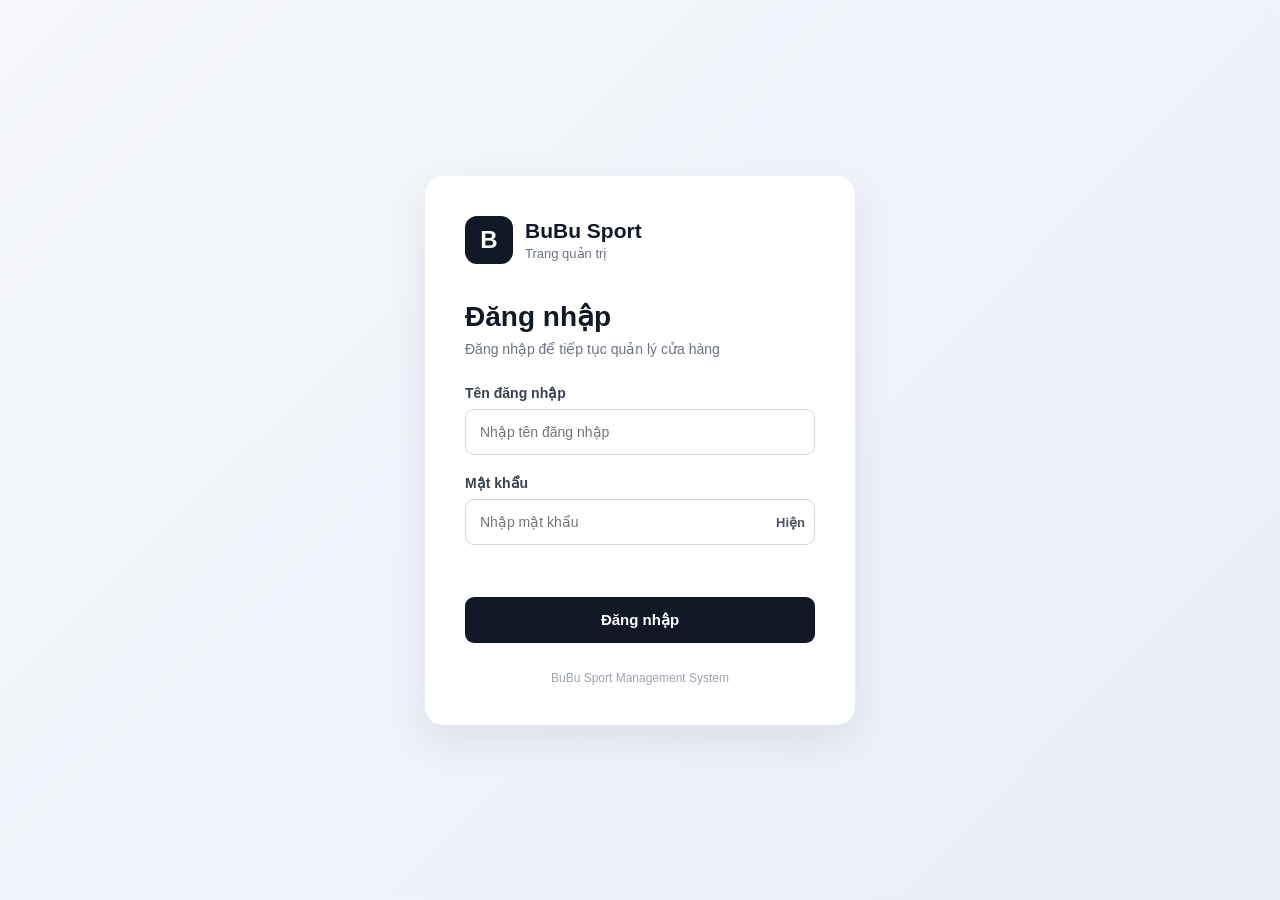
==== src/main/resources/static/admin/login.html @ ad0c9a56 "vanh_08_10" ====
<!DOCTYPE html>
<html lang="vi">
<head>
    <meta charset="UTF-8">
    <meta name="viewport" content="width=device-width, initial-scale=1.0">

    <title>Đăng nhập - BuBu Sport</title>

    <link rel="stylesheet" href="css/login.css">
</head>

<body>

<div class="login-container">

    <div class="login-card">

        <div class="logo">
            <div class="logo-icon">B</div>
            <div>
                <h1>BuBu Sport</h1>
                <p>Trang quản trị</p>
            </div>
        </div>

        <div class="login-header">
            <h2>Đăng nhập</h2>
            <p>Đăng nhập để tiếp tục quản lý cửa hàng</p>
        </div>

        <form id="loginForm">

            <div class="form-group">
                <label for="username">Tên đăng nhập</label>

                <input
                        type="text"
                        id="username"
                        name="username"
                        placeholder="Nhập tên đăng nhập"
                        autocomplete="username"
                        required
                >
            </div>

            <div class="form-group">
                <label for="password">Mật khẩu</label>

                <div class="password-wrapper">
                    <input
                            type="password"
                            id="password"
                            name="password"
                            placeholder="Nhập mật khẩu"
                            autocomplete="current-password"
                            required
                    >

                    <button
                            type="button"
                            id="togglePassword"
                            class="toggle-password"
                    >
                        Hiện
                    </button>
                </div>
            </div>

            <div id="loginMessage" class="login-message"></div>

            <button
                    type="submit"
                    id="loginButton"
                    class="login-button"
            >
                Đăng nhập
            </button>

        </form>

        <div class="login-footer">
            <span>BuBu Sport Management System</span>
        </div>

    </div>

</div>

<script src="Js/login.js"></script>

</body>
</html>
---- src/main/resources/static/admin/css/login.css ----
* {
    box-sizing: border-box;
    margin: 0;
    padding: 0;
}

body {
    font-family: Arial, Helvetica, sans-serif;
    min-height: 100vh;

    background:
            linear-gradient(
                    135deg,
                    #f5f7fb 0%,
                    #e9eef7 100%
            );

    display: flex;
    align-items: center;
    justify-content: center;
}

.login-container {
    width: 100%;
    padding: 24px;
}

.login-card {
    width: 100%;
    max-width: 430px;
    margin: 0 auto;

    background: white;

    padding: 40px;

    border-radius: 18px;

    box-shadow:
            0 15px 40px rgba(0, 0, 0, 0.08);
}

/* Logo */

.logo {
    display: flex;
    align-items: center;
    gap: 12px;

    margin-bottom: 36px;
}

.logo-icon {
    width: 48px;
    height: 48px;

    display: flex;
    align-items: center;
    justify-content: center;

    border-radius: 12px;

    background: #111827;
    color: white;

    font-size: 24px;
    font-weight: bold;
}

.logo h1 {
    font-size: 21px;
    color: #111827;
}

.logo p {
    margin-top: 3px;

    font-size: 13px;
    color: #6b7280;
}

/* Header */

.login-header {
    margin-bottom: 28px;
}

.login-header h2 {
    font-size: 28px;
    color: #111827;

    margin-bottom: 8px;
}

.login-header p {
    color: #6b7280;
    font-size: 14px;
}

/* Form */

.form-group {
    margin-bottom: 20px;
}

.form-group label {
    display: block;

    margin-bottom: 8px;

    font-size: 14px;
    font-weight: 600;

    color: #374151;
}

.form-group input {
    width: 100%;

    height: 46px;

    padding: 0 14px;

    border: 1px solid #d1d5db;
    border-radius: 9px;

    outline: none;

    font-size: 14px;

    transition: 0.2s;
}

.form-group input:focus {
    border-color: #111827;

    box-shadow:
            0 0 0 3px rgba(17, 24, 39, 0.08);
}

/* Password */

.password-wrapper {
    position: relative;
}

.password-wrapper input {
    padding-right: 60px;
}

.toggle-password {
    position: absolute;

    right: 10px;
    top: 50%;

    transform: translateY(-50%);

    border: none;
    background: transparent;

    color: #4b5563;

    font-size: 13px;
    font-weight: 600;

    cursor: pointer;
}

.toggle-password:hover {
    color: #111827;
}

/* Message */

.login-message {
    min-height: 20px;

    margin-bottom: 12px;

    font-size: 14px;
}

/* Button */

.login-button {
    width: 100%;
    height: 46px;

    border: none;
    border-radius: 9px;

    background: #111827;
    color: white;

    font-size: 15px;
    font-weight: 600;

    cursor: pointer;

    transition: 0.2s;
}

.login-button:hover {
    background: #1f2937;
}

.login-button:disabled {
    opacity: 0.6;
    cursor: not-allowed;
}

/* Footer */

.login-footer {
    margin-top: 28px;

    text-align: center;

    font-size: 12px;

    color: #9ca3af;
}
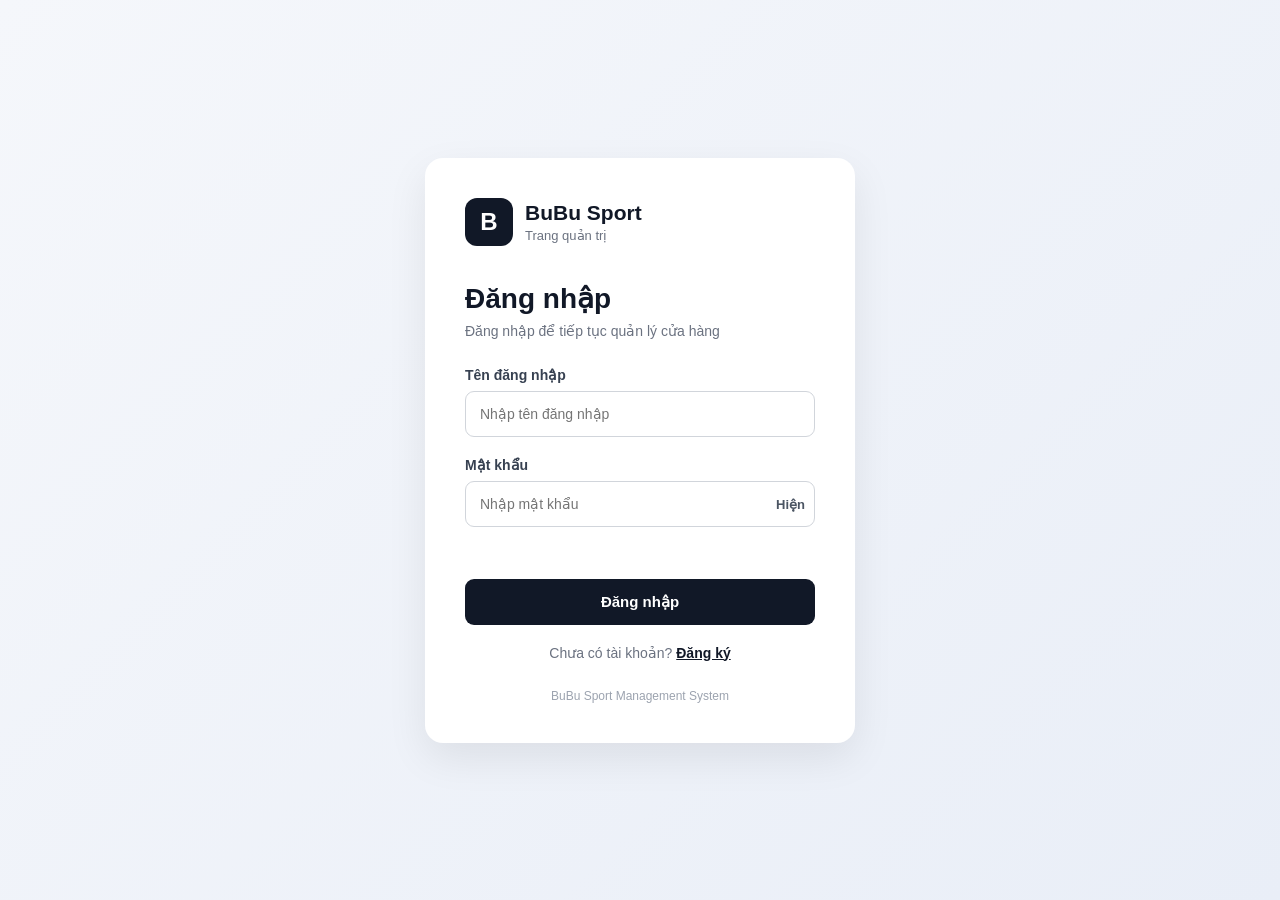
==== commit c3e91ae0: "vanh_09_10_login_register" ====
--- a/src/main/resources/static/admin/login.html
+++ b/src/main/resources/static/admin/login.html
@@ -23,7 +23,7 @@
             </div>
         </div>
 
-        <div class="login-header">
+        <div class="login-header" id="loginHeader">
             <h2>Đăng nhập</h2>
             <p>Đăng nhập để tiếp tục quản lý cửa hàng</p>
         </div>
@@ -78,6 +78,66 @@
 
         </form>
 
+        <p class="switch-text" id="toRegisterText">
+            Chưa có tài khoản?
+            <button type="button" id="showRegister" class="link-button">Đăng ký</button>
+        </p>
+
+        <div id="registerSection" hidden>
+
+            <div class="login-header">
+                <h2>Đăng ký</h2>
+                <p>Tạo tài khoản mới</p>
+            </div>
+
+            <form id="registerForm">
+
+                <div class="form-group">
+                    <label for="regFullName">Họ và tên</label>
+                    <input type="text" id="regFullName" placeholder="Nhập họ và tên" autocomplete="name">
+                </div>
+
+                <div class="form-group">
+                    <label for="regUsername">Tên đăng nhập</label>
+                    <input type="text" id="regUsername" placeholder="Chữ không dấu, số, . _ @ -"
+                           autocomplete="username" required>
+                </div>
+
+                <div class="form-group">
+                    <label for="regEmail">Email</label>
+                    <input type="email" id="regEmail" placeholder="Nhập email" autocomplete="email" required>
+                </div>
+
+                <div class="form-group">
+                    <label for="regPhone">Số điện thoại</label>
+                    <input type="tel" id="regPhone" placeholder="Nhập số điện thoại" autocomplete="tel" required>
+                </div>
+
+                <div class="form-group">
+                    <label for="regPassword">Mật khẩu</label>
+                    <input type="password" id="regPassword" placeholder="Tối thiểu 6 ký tự"
+                           autocomplete="new-password" required>
+                </div>
+
+                <div class="form-group">
+                    <label for="regConfirmPassword">Nhập lại mật khẩu</label>
+                    <input type="password" id="regConfirmPassword" placeholder="Nhập lại mật khẩu"
+                           autocomplete="new-password" required>
+                </div>
+
+                <div id="registerMessage" class="login-message"></div>
+
+                <button type="submit" id="registerButton" class="login-button">Đăng ký</button>
+
+            </form>
+
+            <p class="switch-text">
+                Đã có tài khoản?
+                <button type="button" id="showLogin" class="link-button">Đăng nhập</button>
+            </p>
+
+        </div>
+
         <div class="login-footer">
             <span>BuBu Sport Management System</span>
         </div>
@@ -87,6 +147,7 @@
 </div>
 
 <script src="Js/login.js"></script>
+<script src="Js/register.js"></script>
 
 </body>
-</html>
+</html>
--- a/src/main/resources/static/admin/css/login.css
+++ b/src/main/resources/static/admin/css/login.css
@@ -179,6 +179,8 @@
     margin-bottom: 12px;
 
     font-size: 14px;
+
+    color: #dc2626;
 }
 
 /* Button */
@@ -221,3 +223,28 @@
 
     color: #9ca3af;
 }
+
+.login-message.success {
+    color: #15803d;
+}
+
+[hidden] {
+    display: none !important;
+}
+
+.switch-text {
+    margin-top: 20px;
+    text-align: center;
+    font-size: 14px;
+    color: #6b7280;
+}
+
+.link-button {
+    border: none;
+    background: transparent;
+    color: #111827;
+    font-size: 14px;
+    font-weight: 600;
+    text-decoration: underline;
+    cursor: pointer;
+}
